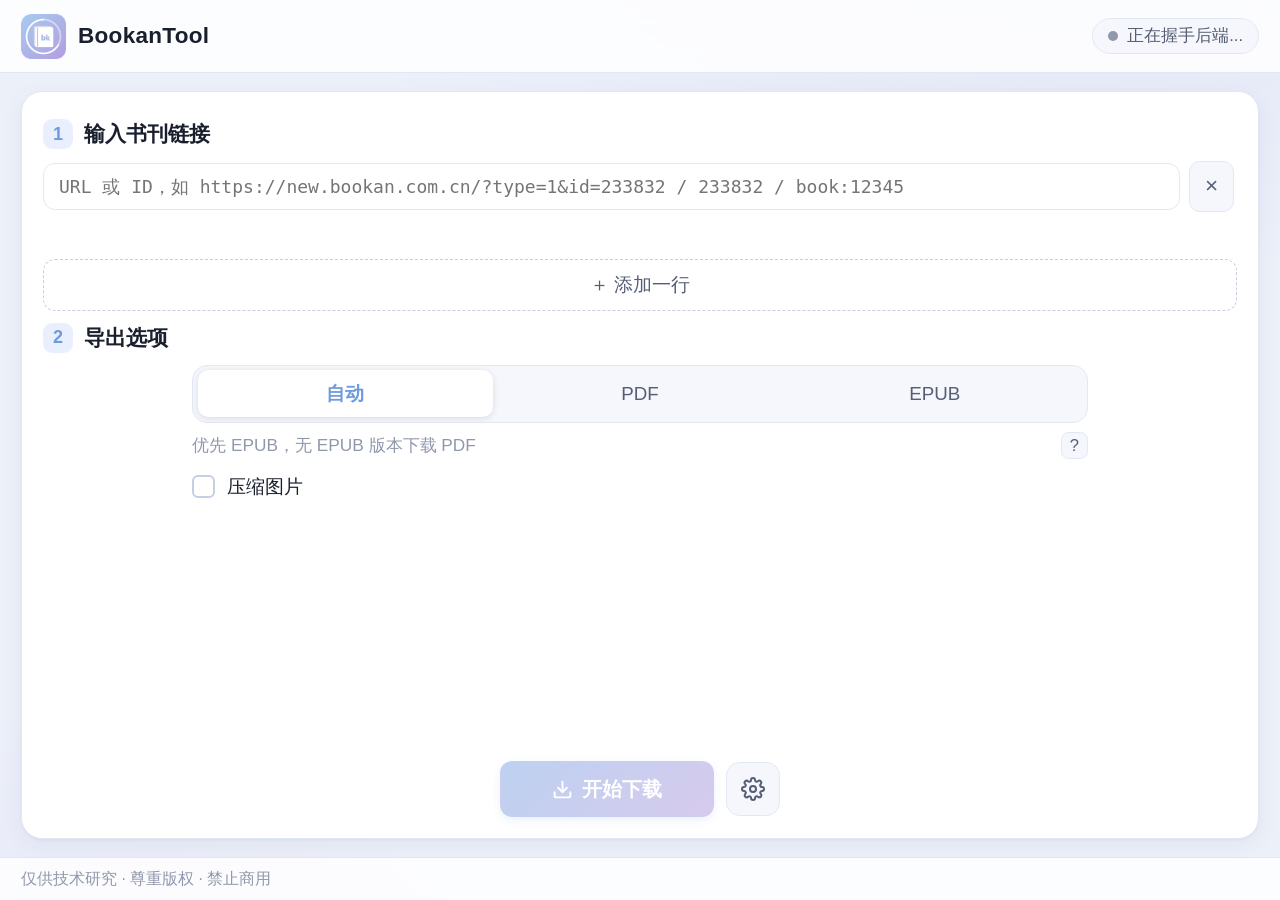
==== frontend/index.html @ 528f5595 "BookanTool 2.0.0 最终发布版 以全新架构覆盖原仓库内容，保留原提交历史：博看书刊下载导出工具，支持图片版 PDF（两级书签）、官方 EPUB 直下与自动模式，PyWebView 小窗口" ====
<!DOCTYPE html>
<html lang="zh-CN">
<head>
    <meta charset="UTF-8">
    <meta name="viewport" content="width=device-width, initial-scale=1.0">
    <title>BookanTool · 博看书刊下载</title>
    <link rel="stylesheet" href="style.css">
</head>
<body>
    <div class="app">
        <header class="header">
            <div class="brand">
                <img class="logo-img" src="logo.png" alt="" width="30" height="30">
                <h1>BookanTool</h1>
            </div>
            <div class="header-status" id="header-status">
                <span class="dot idle"></span><span id="connection">正在握手后端...</span>
            </div>
        </header>

        <main class="main">
            <!-- ① 主界面：输入 + 导出选项 + 开始 -->
            <section class="screen active" id="screen-main">
                <div class="sec-title"><span class="step-num">1</span>输入书刊链接</div>
                <div class="input-rows" id="input-rows"></div>
                <button class="add-row" id="btn-add-input" type="button">＋ 添加一行</button>

                <div class="sec-title"><span class="step-num">2</span>导出选项</div>
                <div class="format-slider" id="format-slider" data-active="auto">
                    <div class="slider-thumb" aria-hidden="true"></div>
                    <button class="seg" data-format="auto" type="button">自动</button>
                    <button class="seg" data-format="pdf" type="button">PDF</button>
                    <button class="seg" data-format="epub" type="button">EPUB</button>
                </div>
                <div class="note-row">
                    <span class="format-note" id="format-note">优先 EPUB，无 EPUB 版本选择 PDF</span>
                    <button class="icon-btn tiny" id="btn-note-toggle" type="button" title="显示 / 隐藏说明">?</button>
                </div>

                <div class="pdf-options" id="pdf-options">
                    <label class="check"><input type="checkbox" id="compress-images"><span>压缩图片</span></label>
                    <div class="level-slider hidden" id="compress-levels" data-active="1">
                        <div class="slider-thumb" aria-hidden="true"></div>
                        <button class="seg" data-level="1" type="button" title="JPEG 质量 85 · 宽≤1600 · 体积约 60%">轻度</button>
                        <button class="seg" data-level="2" type="button" title="JPEG 质量 75 · 宽≤1280 · 体积约 40%">中度</button>
                        <button class="seg" data-level="3" type="button" title="JPEG 质量 60 · 宽≤1000 · 体积约 25%">高度</button>
                    </div>
                </div>

                <div class="actions">
                    <button class="btn-primary compact" id="btn-start" type="button" disabled>
                        <svg viewBox="0 0 24 24" width="14" height="14" fill="none" stroke="currentColor" stroke-width="2.2" stroke-linecap="round" stroke-linejoin="round"><path d="M21 15v4a2 2 0 0 1-2 2H5a2 2 0 0 1-2-2v-4"/><polyline points="7 10 12 15 17 10"/><line x1="12" y1="15" x2="12" y2="3"/></svg>
                        开始下载
                    </button>
                    <button class="icon-btn gear" id="btn-settings" type="button" title="设置">
                        <svg viewBox="0 0 24 24" width="16" height="16" fill="none" stroke="currentColor" stroke-width="2" stroke-linecap="round" stroke-linejoin="round">
                            <circle cx="12" cy="12" r="3"/>
                            <path d="M19.4 15a1.65 1.65 0 0 0 .33 1.82l.06.06a2 2 0 1 1-2.83 2.83l-.06-.06a1.65 1.65 0 0 0-1.82-.33 1.65 1.65 0 0 0-1 1.51V21a2 2 0 1 1-4 0v-.09A1.65 1.65 0 0 0 9 19.4a1.65 1.65 0 0 0-1.82.33l-.06.06a2 2 0 1 1-2.83-2.83l.06-.06a1.65 1.65 0 0 0 .33-1.82 1.65 1.65 0 0 0-1.51-1H3a2 2 0 1 1 0-4h.09A1.65 1.65 0 0 0 4.6 9a1.65 1.65 0 0 0-.33-1.82l-.06-.06a2 2 0 1 1 2.83-2.83l.06.06a1.65 1.65 0 0 0 1.82.33H9a1.65 1.65 0 0 0 1-1.51V3a2 2 0 1 1 4 0v.09a1.65 1.65 0 0 0 1 1.51 1.65 1.65 0 0 0 1.82-.33l.06-.06a2 2 0 1 1 2.83 2.83l-.06.06a1.65 1.65 0 0 0-.33 1.82V9a1.65 1.65 0 0 0 1.51 1H21a2 2 0 1 1 0 4h-.09a1.65 1.65 0 0 0-1.51 1z"/>
                        </svg>
                    </button>

                    <!-- 设置二级菜单 -->
                    <div class="settings-pop hidden" id="settings-pop">
                        <div class="pop-sec">
                            <div class="pop-label">下载目录</div>
                            <div class="output-dir">
                                <input type="text" id="output-dir" placeholder="点击右侧选择目录…" spellcheck="false">
                                <button class="btn-secondary small" id="btn-choose-dir" type="button">选择…</button>
                            </div>
                        </div>
                        <div class="pop-sec">
                            <div class="pop-label">PDF 选项</div>
                            <label class="check"><input type="checkbox" id="add-bookmarks" checked><span>添加章节书签（栏目→文章）</span></label>
                        </div>
                        <div class="pop-row">
                            <button class="pop-item" id="btn-open-log" type="button">
                                <svg viewBox="0 0 24 24" width="14" height="14" fill="none" stroke="currentColor" stroke-width="2" stroke-linecap="round" stroke-linejoin="round"><polyline points="4 17 10 11 4 5"/><line x1="12" y1="19" x2="20" y2="19"/></svg>
                                运行日志
                            </button>
                            <button class="pop-item" id="btn-about" type="button">
                                <svg viewBox="0 0 24 24" width="14" height="14" fill="none" stroke="currentColor" stroke-width="2" stroke-linecap="round" stroke-linejoin="round"><circle cx="12" cy="12" r="10"/><line x1="12" y1="16" x2="12" y2="12"/><line x1="12" y1="8" x2="12.01" y2="8"/></svg>
                                关于
                            </button>
                        </div>
                    </div>
                </div>
            </section>

            <!-- ② 进度界面 -->
            <section class="screen" id="screen-progress">
                <div class="prog-head">
                    <div class="prog-label" id="progress-label">准备中…</div>
                    <div class="prog-percent" id="progress-percent">0%</div>
                </div>
                <div class="progress-bar big"><div id="progress-fill" class="fill"></div></div>
                <div class="prog-meta" id="progress-meta"></div>
                <div class="prog-foot">
                    <button class="btn-danger" id="btn-cancel" type="button">取消下载</button>
                </div>
            </section>

            <!-- ③ 下载完成界面 -->
            <section class="screen" id="screen-done">
                <div class="done-head">
                    <div class="done-icon ok" id="done-icon">
                        <svg class="ic-ok" viewBox="0 0 24 24" width="26" height="26" fill="none" stroke="currentColor" stroke-width="2.4" stroke-linecap="round" stroke-linejoin="round"><polyline points="20 6 9 17 4 12"/></svg>
                        <svg class="ic-err" viewBox="0 0 24 24" width="26" height="26" fill="none" stroke="currentColor" stroke-width="2.4" stroke-linecap="round"><line x1="12" y1="4.5" x2="12" y2="14"/><line x1="12" y1="18.5" x2="12" y2="19.5"/></svg>
                    </div>
                    <div class="done-title" id="done-title">下载完成</div>
                    <div class="done-sub" id="done-sub"></div>
                </div>
                <div class="done-list" id="done-list"></div>
                <div class="done-foot">
                    <button class="btn-secondary" id="btn-open-outdir" type="button">打开下载目录</button>
                    <button class="btn-primary compact" id="btn-back" type="button">返 回</button>
                </div>
            </section>
        </main>

        <!-- 日志弹窗（设置 → 运行日志） -->
        <div class="modal-overlay hidden" id="log-modal">
            <div class="modal log-modal">
                <div class="modal-head">
                    <span>运行日志</span>
                    <button class="icon-btn tiny" id="btn-close-log" type="button" title="关闭">×</button>
                </div>
                <div class="log-box" id="log-box"></div>
                <div class="modal-foot">
                    <button class="btn-secondary small" id="btn-clear-log" type="button">清空</button>
                    <button class="btn-secondary small" id="btn-copy-log" type="button">复制</button>
                </div>
            </div>
        </div>

        <!-- 取消确认对话框 -->
        <div class="modal-overlay hidden" id="confirm-modal">
            <div class="modal confirm-modal">
                <div class="modal-head"><span>取消下载</span></div>
                <p class="confirm-text">确定要取消当前下载任务吗？</p>
                <div class="modal-foot">
                    <button class="btn-secondary small" id="btn-cancel-no" type="button">继续下载</button>
                    <button class="btn-danger small" id="btn-cancel-yes" type="button">确定取消</button>
                </div>
            </div>
        </div>

        <!-- 关于弹窗（设置 → 关于） -->
        <div class="modal-overlay hidden" id="about-modal">
            <div class="modal about-modal">
                <div class="modal-head">
                    <span>关于 BookanTool</span>
                    <button class="icon-btn tiny" id="btn-close-about" type="button" title="关闭">×</button>
                </div>
                <div class="about-body">
                    <div class="about-brand">
                        <img class="logo-img" src="logo.png" alt="" width="36" height="36">
                        <div>
                            <div class="about-name">BookanTool</div>
                            <div class="about-ver" id="about-version"></div>
                        </div>
                    </div>
                    <div class="about-item">
                        <span class="about-k">作者</span>
                        <span class="about-v">Mumei</span>
                    </div>
                    <div class="about-item">
                        <span class="about-k">开源协议</span>
                        <span class="about-v">GPL-3.0</span>
                    </div>
                    <div class="about-item">
                        <span class="about-k">项目地址</span>
                        <span class="about-v">github.com/Mumeione/BooKanTool</span>
                    </div>
                </div>
            </div>
        </div>

        <footer class="footer">
            <span>仅供技术研究 · 尊重版权 · 禁止商用</span>
            <span class="footer-version" id="footer-version"></span>
        </footer>
    </div>

    <script src="app.js"></script>
</body>
</html>
---- frontend/style.css ----
/* ═══════════════ 设计令牌 ═══════════════ */
:root {
    --bg: #ecf0f9;
    --bg-panel: #ffffff;
    --bg-soft: #f5f7fc;
    --bg-hover: #e9eef8;
    --border: #e2e8f3;
    --border-strong: #c5cee2;
    --text: #1a1f2e;
    --text-soft: #555e74;
    --text-muted: #9098ac;
    --primary: #6e9be0;
    --primary-hover: #5b8ad2;
    --primary-soft: #e9effc;
    --primary-grad: linear-gradient(135deg, #6e9be0, #a68cd9);
    --success: #10b981;
    --success-soft: #e2f8ef;
    --warn: #f59e0b;
    --danger: #ef4444;
    --danger-soft: #fdeaea;
    --radius-sm: 8px;
    --shadow: 0 1px 2px rgba(24, 36, 66, 0.04), 0 4px 16px rgba(24, 36, 66, 0.05);
    --shadow-lift: 0 4px 12px rgba(110, 155, 224, 0.35);
    --font-mono: 'JetBrains Mono', 'Cascadia Code', Menlo, Consolas, monospace;
}

* { box-sizing: border-box; }

html, body {
    height: 100%;
    margin: 0;
    background:
        radial-gradient(900px 400px at 85% -10%, rgba(99, 102, 241, 0.07), transparent 60%),
        radial-gradient(700px 320px at -10% 110%, rgba(139, 92, 246, 0.05), transparent 60%),
        var(--bg);
    color: var(--text);
    font-family: -apple-system, BlinkMacSystemFont, 'Segoe UI', 'PingFang SC', 'Microsoft YaHei', sans-serif;
    font-size: 13px;
    -webkit-font-smoothing: antialiased;
}

.app { display: flex; flex-direction: column; height: 100%; }

.muted { color: var(--text-muted); font-style: italic; }
.hidden { display: none !important; }

/* ═══════════════ Header ═══════════════ */
.header {
    background: rgba(255, 255, 255, 0.85);
    backdrop-filter: blur(8px);
    border-bottom: 1px solid var(--border);
    padding: 9px 14px;
    display: flex;
    justify-content: space-between;
    align-items: center;
    flex-shrink: 0;
}
.brand { display: flex; align-items: center; gap: 8px; }
.logo-img {
    display: block;
    width: 30px;
    height: 30px;
    flex-shrink: 0;
}
h1 { font-size: 15px; margin: 0; letter-spacing: 0.2px; }

.header-status {
    display: flex;
    align-items: center;
    gap: 6px;
    color: var(--text-soft);
    font-size: 11px;
    padding: 4px 10px;
    border-radius: 999px;
    background: var(--bg-soft);
    border: 1px solid var(--border);
    max-width: 55%;
}
#connection { overflow: hidden; text-overflow: ellipsis; white-space: nowrap; }
.dot {
    width: 7px; height: 7px; border-radius: 50%;
    background: var(--text-muted);
    transition: background-color 0.2s;
    flex-shrink: 0;
}
.dot.idle { background: var(--text-muted); }
.dot.ok   { background: var(--success); box-shadow: 0 0 0 3px rgba(16, 185, 129, 0.18); }
.dot.warn { background: var(--warn);     box-shadow: 0 0 0 3px rgba(245, 158, 11, 0.18); }
.dot.err  { background: var(--danger);   box-shadow: 0 0 0 3px rgba(239, 68, 68, 0.18); }

/* ═══════════════ 主区域 / 三屏（白色卡片与灰底分离） ═══════════════ */
.main { flex: 1; min-height: 0; display: flex; padding: 12px 14px; }
.screen {
    display: none;
    flex: 1;
    min-height: 0;
    flex-direction: column;
    overflow-y: auto;
    background: var(--bg-panel);
    border: 1px solid var(--border);
    border-radius: 14px;
    box-shadow: var(--shadow);
    padding: 14px;
}
.screen.active { display: flex; }

.sec-title {
    display: flex;
    align-items: center;
    gap: 7px;
    font-size: 14px;
    font-weight: 600;
    margin: 4px 0 8px;
    flex-shrink: 0;
}
.step-num {
    width: 20px; height: 20px;
    border-radius: 6px;
    background: var(--primary-soft);
    color: var(--primary);
    font-size: 12px;
    font-weight: 700;
    display: inline-flex;
    align-items: center;
    justify-content: center;
    flex-shrink: 0;
}

/* ═══════════════ 输入行 ═══════════════ */
.input-rows {
    display: flex;
    flex-direction: column;
    gap: 8px;
    max-height: 190px; /* 约 3 行，超出出现上下滑动 */
    overflow-y: auto;
    padding-right: 2px;
    margin-bottom: 8px;
    flex-shrink: 0;
}
.row-group { display: flex; flex-direction: column; gap: 3px; }
.input-row { display: flex; align-items: center; gap: 6px; }
.input-row input {
    flex: 1;
    min-width: 0;
    padding: 8px 10px;
    border: 1px solid var(--border);
    border-radius: var(--radius-sm);
    font-family: var(--font-mono);
    font-size: 12px;
    background: var(--bg-panel);
    color: var(--text);
    transition: border-color 0.15s, box-shadow 0.15s;
}
.input-row input:focus {
    outline: none;
    border-color: var(--primary);
    box-shadow: 0 0 0 3px rgba(99, 102, 241, 0.15);
}
.row-sub {
    display: flex;
    align-items: center;
    gap: 6px;
    min-height: 20px;
    padding-left: 2px;
}
.row-status {
    min-width: 0;
    width: fit-content;
    max-width: 100%;
    font-size: 11px;
    padding: 2px 8px;
    border-radius: 999px;
    overflow: hidden;
    text-overflow: ellipsis;
    white-space: nowrap;
}
.row-status.ok  { background: var(--primary-soft); color: var(--primary); }
.row-status.err { background: var(--danger-soft);  color: var(--danger); }

.year-btn {
    flex-shrink: 0;
    margin-left: auto;
    font-size: 11px;
    font-weight: 600;
    color: #fff;
    background: var(--primary-grad);
    border: none;
    border-radius: 999px;
    padding: 4px 11px;
    cursor: pointer;
    box-shadow: 0 2px 6px rgba(99, 102, 241, 0.30);
    transition: filter 0.15s, box-shadow 0.15s;
}
.year-btn:hover:not(:disabled) { filter: brightness(1.08); }
.year-btn:disabled { opacity: 0.55; cursor: wait; }

.add-row {
    width: 100%;
    padding: 8px;
    border: 1px dashed var(--border-strong);
    border-radius: var(--radius-sm);
    background: transparent;
    color: var(--text-soft);
    font-size: 12.5px;
    cursor: pointer;
    margin-bottom: 4px;
    transition: all 0.15s;
}
.add-row:hover {
    color: var(--primary);
    border-color: var(--primary);
    background: var(--primary-soft);
}

/* ═══════════════ 导出格式滑块 ═══════════════ */
.format-slider,
.level-slider {
    position: relative;
    display: flex;
    background: var(--bg-soft);
    border: 1px solid var(--border);
    border-radius: 10px;
    padding: 3px;
    margin-bottom: 6px;
    flex-shrink: 0;
}
.slider-thumb {
    position: absolute;
    top: 3px;
    bottom: 3px;
    left: 3px;
    width: calc((100% - 6px) / 3);
    background: var(--bg-panel);
    border-radius: 7px;
    box-shadow: 0 1px 4px rgba(18, 24, 51, 0.12);
    transition: transform 0.18s ease;
}
.format-slider[data-active="pdf"]  .slider-thumb { transform: translateX(100%); }
.format-slider[data-active="epub"] .slider-thumb { transform: translateX(200%); }
.level-slider[data-active="2"] .slider-thumb { transform: translateX(100%); }
.level-slider[data-active="3"] .slider-thumb { transform: translateX(200%); }
.seg {
    flex: 1;
    position: relative;
    z-index: 1;
    background: transparent;
    border: none;
    padding: 7px 0;
    font-size: 12.5px;
    color: var(--text-soft);
    cursor: pointer;
    border-radius: 7px;
    transition: color 0.15s;
}
.seg:hover { color: var(--text); }
.seg.active { color: var(--primary); font-weight: 600; }

/* 压缩档位小滑块：勾选压缩后出现在选项下方，与格式滑块同宽（随容器居中） */
.level-slider {
    margin: 2px 0 2px;
    padding: 2px;
    border-radius: 8px;
}
.level-slider .slider-thumb {
    top: 2px;
    bottom: 2px;
    left: 2px;
    width: calc((100% - 4px) / 3);
    border-radius: 6px;
    box-shadow: 0 1px 3px rgba(18, 24, 51, 0.12);
}
.level-slider .seg {
    padding: 4px 0;
    font-size: 11.5px;
    border-radius: 6px;
}
.level-slider .seg.active { color: var(--primary); }

/* 格式滑块缩窄居中；说明行、压缩图片选项与滑块左缘（"自动"段）对齐 */
.format-slider {
    width: 75%;
    margin: 0 auto 6px;
}
.note-row {
    width: 75%;
    margin: 0 auto 10px;
}
.pdf-options {
    width: 75%;
    margin: 0 auto 4px;
}

.note-row {
    display: flex;
    align-items: center;
    gap: 6px;
    min-height: 18px;
}
.format-note { flex: 1; font-size: 11.5px; color: var(--text-muted); }

.pdf-options {
    display: flex;
    flex-direction: column;
    gap: 8px;
    flex-shrink: 0;
}
.check {
    display: flex;
    align-items: center;
    gap: 8px;
    font-size: 12.5px;
    cursor: pointer;
    color: var(--text);
}
input[type="checkbox"] {
    appearance: none;
    width: 15px;
    height: 15px;
    margin: 0;
    cursor: pointer;
    flex-shrink: 0;
    border: 1.5px solid var(--border-strong);
    border-radius: 4px;
    background: var(--bg-panel);
    display: grid;
    place-content: center;
    transition: background 0.12s, border-color 0.12s;
}
input[type="checkbox"]:hover { border-color: var(--primary); }
input[type="checkbox"]:checked {
    background: var(--primary);   /* 浅蓝 */
    border-color: var(--primary);
}
input[type="checkbox"]:checked::before {
    content: "";
    width: 4px;
    height: 8px;
    border: solid #fff;                 /* 白色对勾 */
    border-width: 0 2px 2px 0;
    transform: rotate(45deg);
    margin-top: -2px;
}

/* ═══════════════ 按钮 ═══════════════ */
button {
    font-family: inherit;
    font-size: 13px;
    padding: 9px 14px;
    border-radius: var(--radius-sm);
    border: 1px solid transparent;
    cursor: pointer;
    transition: all 0.15s ease-out;
    display: inline-flex;
    align-items: center;
    justify-content: center;
    gap: 6px;
}
button:disabled { opacity: 0.45; cursor: not-allowed; }

.btn-primary {
    background: var(--primary-grad);
    color: #fff;
    font-weight: 600;
    box-shadow: 0 2px 6px rgba(110, 155, 224, 0.30);
}
.btn-primary:hover:not(:disabled) {
    filter: brightness(1.08);
    box-shadow: var(--shadow-lift);
    transform: translateY(-1px);
}
.btn-primary:active:not(:disabled) { transform: translateY(0); }
.btn-primary.compact { padding: 9px 34px; font-size: 13px; }

.btn-danger { background: var(--danger-soft); color: var(--danger); font-weight: 600; }
.btn-danger:hover:not(:disabled) { background: #fbdcdc; }

.btn-secondary { background: var(--bg-soft); color: var(--text); border: 1px solid var(--border); }
.btn-secondary:hover:not(:disabled) { background: var(--bg-hover); border-color: var(--border-strong); }
.btn-secondary.small { padding: 6px 12px; font-size: 12px; }

.icon-btn {
    width: 30px;
    height: 30px;
    padding: 0;
    border-radius: 7px;
    display: inline-flex;
    align-items: center;
    justify-content: center;
    font-size: 15px;
    line-height: 1;
    background: var(--bg-soft);
    color: var(--text-soft);
    border: 1px solid var(--border);
    flex-shrink: 0;
    transition: all 0.15s;
}
.icon-btn:hover:not(:disabled) {
    background: var(--bg-hover);
    border-color: var(--border-strong);
    color: var(--text);
}
.icon-btn.del { height: 34px; }
.icon-btn.tiny { width: 18px; height: 18px; font-size: 11px; border-radius: 5px; }
.icon-btn.gear { width: 36px; height: 36px; border-radius: 9px; }

/* ═══════════════ 操作区 + 设置二级菜单 ═══════════════ */
.actions {
    margin-top: auto;
    padding-top: 14px;
    position: relative;
    display: flex;
    gap: 8px;
    align-items: center;
    justify-content: center;   /* 开始下载 + 设置整体居中 */
}

.settings-pop {
    position: absolute;
    left: 50%;
    transform: translateX(-50%);   /* 与居中后的齿轮按钮对齐 */
    bottom: calc(100% + 10px);
    width: 100%;
    max-width: 330px;
    background: var(--bg-panel);
    border: 1px solid var(--border);
    border-radius: 12px;
    box-shadow: 0 10px 32px rgba(18, 24, 51, 0.16);
    padding: 12px;
    z-index: 30;
    display: flex;
    flex-direction: column;
    gap: 12px;
}
.pop-sec { display: flex; flex-direction: column; gap: 6px; }
.pop-label { font-size: 11px; color: var(--text-soft); }
.pop-row { display: flex; gap: 8px; }
.pop-row .pop-item { flex: 1; }
.output-dir { display: flex; gap: 6px; }
.output-dir input {
    flex: 1;
    min-width: 0;
    padding: 7px 9px;
    border: 1px solid var(--border);
    border-radius: 7px;
    font-family: var(--font-mono);
    font-size: 11.5px;
    background: var(--bg-soft);
    color: var(--text);
    transition: border-color 0.15s;
}
.output-dir input:focus { outline: none; border-color: var(--primary); background: var(--bg-panel); }
.pop-item {
    justify-content: flex-start;
    padding: 8px 10px;
    background: var(--bg-soft);
    border: 1px solid var(--border);
    border-radius: 8px;
    font-size: 12.5px;
    color: var(--text);
}
.pop-item:hover { background: var(--bg-hover); }

/* ═══════════════ 进度界面 ═══════════════ */
/* prog-head 与 prog-foot 各持一个 auto 外边距：剩余空间平分，
   进度组下移居中，避免界面上密下空 */
.prog-head { text-align: center; margin: auto 0 24px; }
.prog-label {
    font-size: 14px;
    font-weight: 600;
    color: var(--text-soft);
    min-height: 18px;
    word-break: break-all;
}
.prog-percent {
    font-size: 42px;
    font-weight: 700;
    line-height: 1.2;
    margin-top: 6px;
    background: var(--primary-grad);
    -webkit-background-clip: text;
    background-clip: text;
    color: transparent;
    font-variant-numeric: tabular-nums;
}
.progress-bar {
    height: 8px;
    background: var(--bg-soft);
    border: 1px solid var(--border);
    border-radius: 999px;
    overflow: hidden;
    flex-shrink: 0;
}
.progress-bar.big {
    height: 12px;
    width: 76%;
    margin: 0 auto;   /* 居中，不顶满整行 */
}
.progress-bar .fill {
    height: 100%;
    background: var(--primary-grad);
    border-radius: 999px;
    width: 0;
    transition: width 0.3s ease-out;
    position: relative;
    overflow: hidden;
}
.progress-bar .fill::after {
    content: "";
    position: absolute;
    inset: 0;
    background: linear-gradient(90deg, transparent, rgba(255, 255, 255, 0.35), transparent);
    animation: sheen 1.6s infinite;
}
@keyframes sheen {
    from { transform: translateX(-100%); }
    to   { transform: translateX(100%); }
}
.prog-meta {
    text-align: center;
    font-size: 11.5px;
    color: var(--text-muted);
    margin-top: 10px;
    min-height: 16px;
}
.prog-foot { margin-top: auto; padding-top: 20px; }
.prog-foot .btn-danger { width: 100%; padding: 10px; }

/* ═══════════════ 完成界面 ═══════════════ */
.done-head { text-align: center; margin: 14px 0; flex-shrink: 0; }
.done-icon {
    width: 52px;
    height: 52px;
    border-radius: 50%;
    display: inline-flex;
    align-items: center;
    justify-content: center;
    margin-bottom: 8px;
}
.done-icon.ok  { background: var(--success-soft); color: var(--success); }
.done-icon.err { background: var(--danger-soft);  color: var(--danger); }
.done-icon .ic-err { display: none; }
.done-icon.err .ic-ok { display: none; }
.done-icon.err .ic-err { display: block; }
.done-title { font-size: 17px; font-weight: 700; }
.done-sub { font-size: 12px; color: var(--text-soft); margin-top: 4px; }
.done-list { flex: 1; min-height: 0; overflow-y: auto; }
.done-foot { display: flex; gap: 10px; padding-top: 14px; flex-shrink: 0; }
.done-foot .btn-secondary, .done-foot .btn-primary { flex: 1; }

.result-card {
    border: 1px solid var(--border);
    border-radius: 10px;
    padding: 10px 12px;
    margin-bottom: 8px;
    background: var(--bg-soft);
}
.result-card.success { border-left: 3px solid var(--success); }
.result-card.error   { border-left: 3px solid var(--danger); }
.result-card h4 {
    display: flex;
    align-items: center;
    gap: 8px;
    margin: 0 0 5px;
    font-size: 12.5px;
    color: var(--text);
    word-break: break-all;
}
.result-card .badge {
    flex-shrink: 0;
    font-size: 10.5px;
    font-weight: 600;
    padding: 2px 8px;
    border-radius: 999px;
}
.result-card .badge.ok  { background: var(--success-soft); color: var(--success); }
.result-card .badge.err { background: var(--danger-soft);  color: var(--danger); }
.result-card .path {
    font-family: var(--font-mono);
    font-size: 11px;
    color: var(--text-soft);
    word-break: break-all;
    line-height: 1.5;
}
.result-card .err-line { color: var(--danger); font-size: 11.5px; margin-top: 3px; }
.result-card .card-ops { margin-top: 7px; display: flex; gap: 8px; }

/* ═══════════════ 弹窗 ═══════════════ */
.modal-overlay {
    position: fixed;
    inset: 0;
    background: rgba(15, 18, 34, 0.45);
    backdrop-filter: blur(2px);
    display: flex;
    align-items: center;
    justify-content: center;
    z-index: 50;
    padding: 16px;
}
.modal {
    background: var(--bg-panel);
    border-radius: 14px;
    box-shadow: 0 12px 40px rgba(0, 0, 0, 0.22);
    padding: 14px;
    width: min(100%, 330px);
    max-height: 100%;
    display: flex;
    flex-direction: column;
}
.log-modal { width: min(100%, 430px); height: min(72vh, 480px); }
.modal-head {
    display: flex;
    justify-content: space-between;
    align-items: center;
    font-weight: 600;
    font-size: 13.5px;
    margin-bottom: 10px;
    flex-shrink: 0;
}
.modal-foot {
    display: flex;
    gap: 8px;
    justify-content: flex-end;
    margin-top: 10px;
    flex-shrink: 0;
}
.confirm-text { font-size: 13px; color: var(--text-soft); margin: 2px 0 4px; }

/* ═══════════════ 关于弹窗 ═══════════════ */
.about-modal { width: min(100%, 300px); }
.about-body { display: flex; flex-direction: column; gap: 10px; }
.about-brand {
    display: flex;
    align-items: center;
    gap: 10px;
    padding-bottom: 10px;
    border-bottom: 1px solid var(--border);
}
.about-brand .logo-img { width: 36px; height: 36px; }
.about-name { font-size: 15px; font-weight: 700; }
.about-ver { font-size: 11.5px; color: var(--text-soft); margin-top: 2px; }
.about-item { display: flex; gap: 10px; font-size: 12.5px; align-items: baseline; }
.about-k {
    flex-shrink: 0;
    width: 56px;
    color: var(--text-muted);
    font-size: 11.5px;
}
.about-v { color: var(--text-soft); word-break: break-all; }

/* ═══════════════ 日志 ═══════════════ */
.log-box {
    flex: 1;
    min-height: 0;
    background: #141826;
    color: #dde3f0;
    border-radius: 10px;
    padding: 10px 12px;
    font-family: var(--font-mono);
    font-size: 11.5px;
    overflow-y: auto;
    line-height: 1.7;
}
.log-line { white-space: pre-wrap; word-break: break-all; }
.log-line.info    { color: #c3cdea; }
.log-line.warn    { color: #ffd166; }
.log-line.error   { color: #ff8b8b; }
.log-line.success { color: #5eead4; }

/* ═══════════════ Footer ═══════════════ */
.footer {
    padding: 7px 14px;
    border-top: 1px solid var(--border);
    background: rgba(255, 255, 255, 0.85);
    display: flex;
    justify-content: space-between;
    align-items: center;
    color: var(--text-muted);
    font-size: 10.5px;
    flex-shrink: 0;
}
.footer-version { color: var(--text-soft); }

/* ═══════════════ 滚动条 ═══════════════ */
::-webkit-scrollbar { width: 8px; height: 8px; }
::-webkit-scrollbar-track { background: transparent; }
::-webkit-scrollbar-thumb { background: var(--border-strong); border-radius: 999px; }
::-webkit-scrollbar-thumb:hover { background: var(--text-muted); }
.log-box::-webkit-scrollbar-thumb { background: #3a415c; }
.log-box::-webkit-scrollbar-thumb:hover { background: #4a527a; }
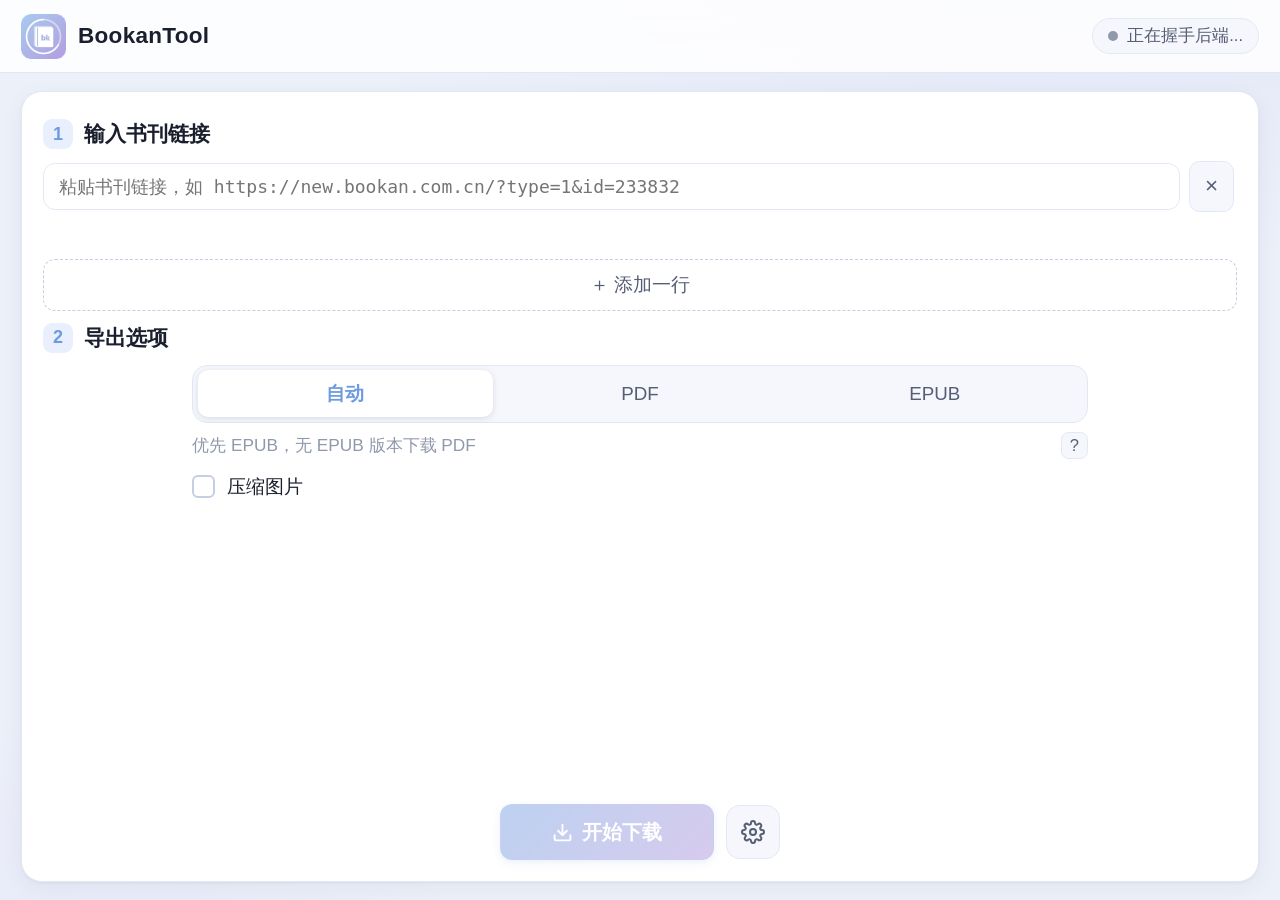
==== commit d7cb261b: "安卓 1.0.0 正式版：生命周期修复、保存三级落位与全面屏适配" ====
--- a/frontend/index.html
+++ b/frontend/index.html
@@ -2,7 +2,7 @@
 <html lang="zh-CN">
 <head>
     <meta charset="UTF-8">
-    <meta name="viewport" content="width=device-width, initial-scale=1.0">
+    <meta name="viewport" content="width=device-width, initial-scale=1.0, viewport-fit=cover">
     <title>BookanTool · 博看书刊下载</title>
     <link rel="stylesheet" href="style.css">
 </head>
@@ -61,18 +61,22 @@
 
                     <!-- 设置二级菜单 -->
                     <div class="settings-pop hidden" id="settings-pop">
-                        <div class="pop-sec">
+                        <div class="pop-sec" id="sec-output-dir">
                             <div class="pop-label">下载目录</div>
-                            <div class="output-dir">
+                            <div class="output-dir" id="output-dir-row">
                                 <input type="text" id="output-dir" placeholder="点击右侧选择目录…" spellcheck="false">
                                 <button class="btn-secondary small" id="btn-choose-dir" type="button">选择…</button>
                             </div>
                         </div>
                         <div class="pop-sec">
-                            <div class="pop-label">PDF 选项</div>
+                            <div class="pop-label">书签</div>
                             <label class="check"><input type="checkbox" id="add-bookmarks" checked><span>添加章节书签（栏目→文章）</span></label>
                         </div>
                         <div class="pop-row">
+                            <button class="pop-item" id="btn-help" type="button">
+                                <svg viewBox="0 0 24 24" width="14" height="14" fill="none" stroke="currentColor" stroke-width="2" stroke-linecap="round" stroke-linejoin="round"><circle cx="12" cy="12" r="10"/><path d="M9.09 9a3 3 0 0 1 5.83 1c0 2-3 3-3 3"/><line x1="12" y1="17" x2="12.01" y2="17"/></svg>
+                                使用说明
+                            </button>
                             <button class="pop-item" id="btn-open-log" type="button">
                                 <svg viewBox="0 0 24 24" width="14" height="14" fill="none" stroke="currentColor" stroke-width="2" stroke-linecap="round" stroke-linejoin="round"><polyline points="4 17 10 11 4 5"/><line x1="12" y1="19" x2="20" y2="19"/></svg>
                                 运行日志
@@ -111,8 +115,7 @@
                 </div>
                 <div class="done-list" id="done-list"></div>
                 <div class="done-foot">
-                    <button class="btn-secondary" id="btn-open-outdir" type="button">打开下载目录</button>
-                    <button class="btn-primary compact" id="btn-back" type="button">返 回</button>
+                    <button class="btn-primary compact" id="btn-back" type="button">返回主界面</button>
                 </div>
             </section>
         </main>
@@ -144,11 +147,27 @@
             </div>
         </div>
 
+        <!-- 使用说明弹窗（设置 → 使用说明） -->
+        <div class="modal-overlay hidden" id="help-modal">
+            <div class="modal help-modal">
+                <div class="modal-head">
+                    <span>使用说明</span>
+                    <button class="icon-btn tiny" id="btn-close-help" type="button" title="关闭">×</button>
+                </div>
+                <div class="help-body">
+                    <p><b>保存位置</b>：安卓为系统下载目录的 Download/bookantool 文件夹</p>
+                    <p><b>支持链接</b>：博看官网 new.bookan.com.cn 及移动端分享链接（期刊 / 图书）</p>
+                    <p><b>主要功能</b>：批量下载书刊，导出官方 EPUB 或图片版 PDF（可压缩、加章节书签），期刊支持一键下载全年</p>
+                    <p><b>提示</b>：仅供技术研究，请尊重版权、禁止商用</p>
+                </div>
+            </div>
+        </div>
+
         <!-- 关于弹窗（设置 → 关于） -->
         <div class="modal-overlay hidden" id="about-modal">
             <div class="modal about-modal">
                 <div class="modal-head">
-                    <span>关于 BookanTool</span>
+                    <span>关于软件</span>
                     <button class="icon-btn tiny" id="btn-close-about" type="button" title="关闭">×</button>
                 </div>
                 <div class="about-body">
@@ -174,11 +193,6 @@
                 </div>
             </div>
         </div>
-
-        <footer class="footer">
-            <span>仅供技术研究 · 尊重版权 · 禁止商用</span>
-            <span class="footer-version" id="footer-version"></span>
-        </footer>
     </div>
 
     <script src="app.js"></script>
--- a/frontend/style.css
+++ b/frontend/style.css
@@ -49,7 +49,8 @@
     background: rgba(255, 255, 255, 0.85);
     backdrop-filter: blur(8px);
     border-bottom: 1px solid var(--border);
-    padding: 9px 14px;
+    /* 全面屏安全区：状态栏 / 挖孔不遮挡顶栏内容 */
+    padding: calc(9px + env(safe-area-inset-top, 0px)) 14px 9px;
     display: flex;
     justify-content: space-between;
     align-items: center;
@@ -89,7 +90,12 @@
 .dot.err  { background: var(--danger);   box-shadow: 0 0 0 3px rgba(239, 68, 68, 0.18); }
 
 /* ═══════════════ 主区域 / 三屏（白色卡片与灰底分离） ═══════════════ */
-.main { flex: 1; min-height: 0; display: flex; padding: 12px 14px; }
+.main {
+    flex: 1;
+    min-height: 0;
+    display: flex;
+    padding: 12px 14px calc(12px + env(safe-area-inset-bottom, 0px));
+}
 .screen {
     display: none;
     flex: 1;
@@ -625,8 +631,23 @@
 }
 .confirm-text { font-size: 13px; color: var(--text-soft); margin: 2px 0 4px; }
 
+/* ═══════════════ 使用说明弹窗（极简，适合手机阅读） ═══════════════ */
+.help-modal { width: min(100%, 330px); }
+.help-body { display: flex; flex-direction: column; gap: 10px; }
+.help-body p {
+    margin: 0;
+    font-size: 12.5px;
+    line-height: 1.7;
+    color: var(--text-soft);
+}
+.help-body b {
+    color: var(--text);
+    font-weight: 600;
+    margin-right: 4px;
+}
+
 /* ═══════════════ 关于弹窗 ═══════════════ */
-.about-modal { width: min(100%, 300px); }
+.about-modal { width: min(100%, 330px); }
 .about-body { display: flex; flex-direction: column; gap: 10px; }
 .about-brand {
     display: flex;
@@ -638,14 +659,44 @@
 .about-brand .logo-img { width: 36px; height: 36px; }
 .about-name { font-size: 15px; font-weight: 700; }
 .about-ver { font-size: 11.5px; color: var(--text-soft); margin-top: 2px; }
-.about-item { display: flex; gap: 10px; font-size: 12.5px; align-items: baseline; }
+.about-item { display: flex; gap: 8px; font-size: 12px; align-items: baseline; }
 .about-k {
     flex-shrink: 0;
-    width: 56px;
+    width: 52px;
     color: var(--text-muted);
-    font-size: 11.5px;
-}
-.about-v { color: var(--text-soft); word-break: break-all; }
+    font-size: 11px;
+}
+.about-v {
+    color: var(--text-soft);
+    font-size: 11px;
+    white-space: nowrap;   /* 仓库地址单行展示 */
+    overflow: hidden;
+    text-overflow: ellipsis;
+    flex: 1;
+    min-width: 0;
+}
+
+/* ═══════════════ 屏上轻提示 toast（安卓交互反馈） ═══════════════ */
+#app-toast {
+    position: fixed;
+    left: 50%;
+    bottom: 88px;
+    transform: translateX(-50%) translateY(8px);
+    max-width: min(86vw, 420px);
+    padding: 9px 16px;
+    background: rgba(20, 24, 38, 0.92);
+    color: #eef1f8;
+    font-size: 12.5px;
+    line-height: 1.5;
+    border-radius: 10px;
+    opacity: 0;
+    pointer-events: none;
+    transition: opacity 0.25s ease, transform 0.25s ease;
+    z-index: 999;
+    word-break: break-all;
+}
+#app-toast.show { opacity: 1; transform: translateX(-50%) translateY(0); }
+#app-toast.warn { background: rgba(120, 63, 20, 0.94); }
 
 /* ═══════════════ 日志 ═══════════════ */
 .log-box {
@@ -666,20 +717,6 @@
 .log-line.error   { color: #ff8b8b; }
 .log-line.success { color: #5eead4; }
 
-/* ═══════════════ Footer ═══════════════ */
-.footer {
-    padding: 7px 14px;
-    border-top: 1px solid var(--border);
-    background: rgba(255, 255, 255, 0.85);
-    display: flex;
-    justify-content: space-between;
-    align-items: center;
-    color: var(--text-muted);
-    font-size: 10.5px;
-    flex-shrink: 0;
-}
-.footer-version { color: var(--text-soft); }
-
 /* ═══════════════ 滚动条 ═══════════════ */
 ::-webkit-scrollbar { width: 8px; height: 8px; }
 ::-webkit-scrollbar-track { background: transparent; }
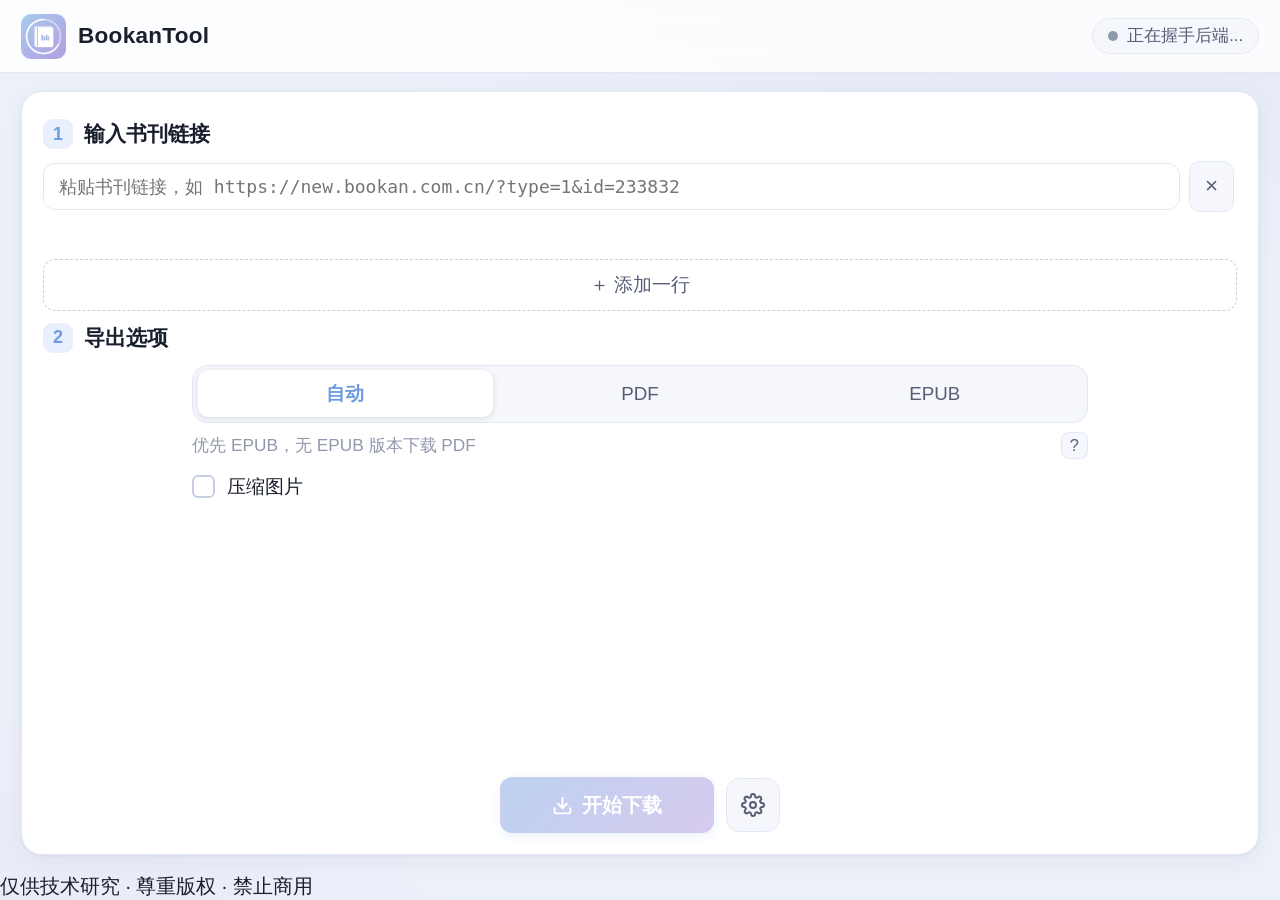
==== commit 2fa71941: "BookanTool 2.1.1 发布版（含 2.1.0） 2.1.0：移动端分享链接解析、PDF 元数据 Calibre 兼容双写、输入仅完整链接、进度重分配、缓存自愈 2.1.1：图片压缩多线程" ====
--- a/frontend/index.html
+++ b/frontend/index.html
@@ -2,7 +2,7 @@
 <html lang="zh-CN">
 <head>
     <meta charset="UTF-8">
-    <meta name="viewport" content="width=device-width, initial-scale=1.0, viewport-fit=cover">
+    <meta name="viewport" content="width=device-width, initial-scale=1.0">
     <title>BookanTool · 博看书刊下载</title>
     <link rel="stylesheet" href="style.css">
 </head>
@@ -61,22 +61,18 @@
 
                     <!-- 设置二级菜单 -->
                     <div class="settings-pop hidden" id="settings-pop">
-                        <div class="pop-sec" id="sec-output-dir">
+                        <div class="pop-sec">
                             <div class="pop-label">下载目录</div>
-                            <div class="output-dir" id="output-dir-row">
+                            <div class="output-dir">
                                 <input type="text" id="output-dir" placeholder="点击右侧选择目录…" spellcheck="false">
                                 <button class="btn-secondary small" id="btn-choose-dir" type="button">选择…</button>
                             </div>
                         </div>
                         <div class="pop-sec">
-                            <div class="pop-label">书签</div>
+                            <div class="pop-label">PDF 选项</div>
                             <label class="check"><input type="checkbox" id="add-bookmarks" checked><span>添加章节书签（栏目→文章）</span></label>
                         </div>
                         <div class="pop-row">
-                            <button class="pop-item" id="btn-help" type="button">
-                                <svg viewBox="0 0 24 24" width="14" height="14" fill="none" stroke="currentColor" stroke-width="2" stroke-linecap="round" stroke-linejoin="round"><circle cx="12" cy="12" r="10"/><path d="M9.09 9a3 3 0 0 1 5.83 1c0 2-3 3-3 3"/><line x1="12" y1="17" x2="12.01" y2="17"/></svg>
-                                使用说明
-                            </button>
                             <button class="pop-item" id="btn-open-log" type="button">
                                 <svg viewBox="0 0 24 24" width="14" height="14" fill="none" stroke="currentColor" stroke-width="2" stroke-linecap="round" stroke-linejoin="round"><polyline points="4 17 10 11 4 5"/><line x1="12" y1="19" x2="20" y2="19"/></svg>
                                 运行日志
@@ -115,7 +111,7 @@
                 </div>
                 <div class="done-list" id="done-list"></div>
                 <div class="done-foot">
-                    <button class="btn-primary compact" id="btn-back" type="button">返回主界面</button>
+                    <button class="btn-primary compact" id="btn-back" type="button">返回主页面</button>
                 </div>
             </section>
         </main>
@@ -147,27 +143,11 @@
             </div>
         </div>
 
-        <!-- 使用说明弹窗（设置 → 使用说明） -->
-        <div class="modal-overlay hidden" id="help-modal">
-            <div class="modal help-modal">
-                <div class="modal-head">
-                    <span>使用说明</span>
-                    <button class="icon-btn tiny" id="btn-close-help" type="button" title="关闭">×</button>
-                </div>
-                <div class="help-body">
-                    <p><b>保存位置</b>：安卓为系统下载目录的 Download/bookantool 文件夹</p>
-                    <p><b>支持链接</b>：博看官网 new.bookan.com.cn 及移动端分享链接（期刊 / 图书）</p>
-                    <p><b>主要功能</b>：批量下载书刊，导出官方 EPUB 或图片版 PDF（可压缩、加章节书签），期刊支持一键下载全年</p>
-                    <p><b>提示</b>：仅供技术研究，请尊重版权、禁止商用</p>
-                </div>
-            </div>
-        </div>
-
         <!-- 关于弹窗（设置 → 关于） -->
         <div class="modal-overlay hidden" id="about-modal">
             <div class="modal about-modal">
                 <div class="modal-head">
-                    <span>关于软件</span>
+                    <span>关于 BookanTool</span>
                     <button class="icon-btn tiny" id="btn-close-about" type="button" title="关闭">×</button>
                 </div>
                 <div class="about-body">
@@ -193,6 +173,11 @@
                 </div>
             </div>
         </div>
+
+        <footer class="footer">
+            <span>仅供技术研究 · 尊重版权 · 禁止商用</span>
+            <span class="footer-version" id="footer-version"></span>
+        </footer>
     </div>
 
     <script src="app.js"></script>
